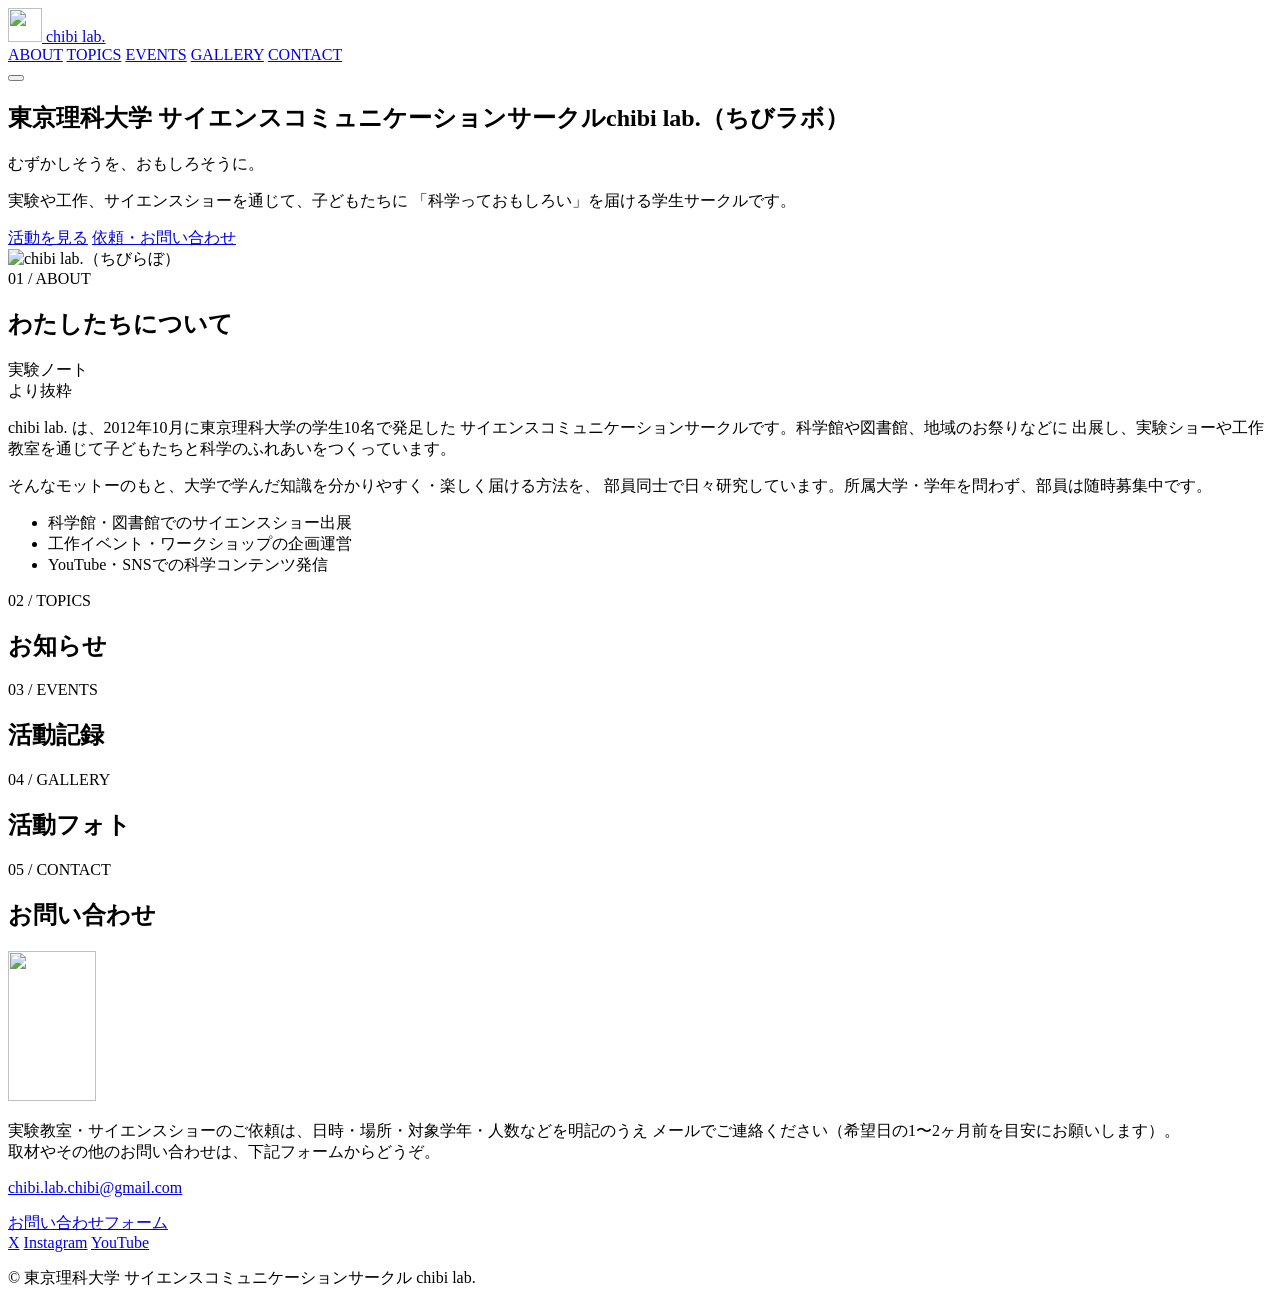
==== index.html @ 72ece395 "Remove leftover developer placeholder notes from TOPICS/EVENTS/GALLERY sections These were internal " ====
<!DOCTYPE html>
<html lang="ja">
<head>
<meta charset="UTF-8">
<meta name="viewport" content="width=device-width, initial-scale=1.0">
<meta name="color-scheme" content="light only">
<meta name="theme-color" content="#FFFBEA">
<link rel="icon" href="images/brand/favicon.png" type="image/png">
<meta name="darkreader-lock" content="">
<title>chibi lab. | 東京理科大学 サイエンスコミュニケーションサークル</title>
<meta name="description" content="東京理科大学 サイエンスコミュニケーションサークル chibi lab. 公式サイト。科学の楽しさを実験やイベントを通じて届けています。">
<meta name="robots" content="noindex, nofollow">

<!-- 
  ============================================
  このファイルについて（後任の方へ）
  ============================================
  ・見た目(色・フォント・レイアウト)は style.css にまとまっています。
  ・ヒーローの文言、ABOUT本文、お知らせ(TOPICS)、イベント情報、ギャラリーの
    写真キャプション、お問い合わせ文言など「よく更新する文章」は
    script.js の一番上に SITE / TOPICS / EVENTS / GALLERY としてまとめてあります。
    HTMLをいじらなくても script.js の中身を書き換えるだけで反映されます。
  ・GALLERYとCONTACTの間には、SECTIONS を使って自由に新しいセクション
    （工作紹介・リンク集など）を追加できます（#custom-sections に自動挿入）。
  ・ABOUT/TOPICS/EVENTS/GALLERYの表示順そのものも、script.js の
    SECTION_ORDER を書き換えるだけで自由に入れ替えられます。
  ・くわしい更新手順は README.md を見てください。
  ============================================
-->

<link rel="preconnect" href="https://fonts.googleapis.com">
<link rel="preconnect" href="https://fonts.gstatic.com" crossorigin>
<link href="https://fonts.googleapis.com/css2?family=Zen+Maru+Gothic:wght@500;700;900&family=Noto+Sans+JP:wght@400;500;700&family=Space+Mono:wght@400;700&display=swap" rel="stylesheet">
<link rel="stylesheet" href="style.css">
</head>
<body>

<!-- ノート方眼の背景レイヤー -->
<div class="grid-bg" aria-hidden="true"></div>

<!-- ヘッダー -->
<header class="site-header">
  <a href="#top" class="logo">
    <img class="logo-badge" src="images/brand/logo.png" alt="" width="34" height="34">
    <span>chibi lab.</span>
  </a>
  <nav class="site-nav">
    <a href="#about">ABOUT</a>
    <a href="#topics">TOPICS</a>
    <a href="#events">EVENTS</a>
    <a href="#gallery">GALLERY</a>
    <a href="#contact">CONTACT</a>
  </nav>
  <button class="nav-toggle" aria-label="メニューを開く" aria-expanded="false">
    <span></span><span></span><span></span>
  </button>
</header>

<main id="top">

  <!-- ヒーロー -->
  <section class="hero">
    <div class="hero-text">
      <h1><span class="hero-org" id="hero-org">東京理科大学 サイエンスコミュニケーションサークル</span>chibi lab.<span class="hero-kana" id="hero-kana">（ちびラボ）</span></h1>
      <p class="hero-tagline" id="hero-tagline">むずかしそうを、おもしろそうに。</p>
      <p class="hero-lead" id="hero-lead">
        実験や工作、サイエンスショーを通じて、子どもたちに
        「科学っておもしろい」を届ける学生サークルです。
      </p>
      <div class="hero-actions">
        <a href="#events" class="btn btn-primary">活動を見る</a>
        <a href="#contact" class="btn btn-ghost">依頼・お問い合わせ</a>
      </div>
    </div>

    <div class="hero-visual">
      <img class="hero-logo" src="images/brand/logo.png" alt="chibi lab.（ちびらぼ）" width="330" height="379">
    </div>
  </section>

  <!-- ABOUT -->
  <section id="about" class="section">
    <div class="section-head">
      <span class="tag tag-teal" id="about-tag">01 / ABOUT</span>
      <h2>わたしたちについて</h2>
    </div>

    <div class="notebook-card about-card">
      <div class="sticky-note">実験ノート<br>より抜粋</div>
      <p id="about-body-1">
        chibi lab. は、2012年10月に東京理科大学の学生10名で発足した
        サイエンスコミュニケーションサークルです。科学館や図書館、地域のお祭りなどに
        出展し、実験ショーや工作教室を通じて子どもたちと科学のふれあいをつくっています。
      </p>
      <p id="about-body-2">
        そんなモットーのもと、大学で学んだ知識を分かりやすく・楽しく届ける方法を、
        部員同士で日々研究しています。所属大学・学年を問わず、部員は随時募集中です。
      </p>
      <ul class="about-points">
        <li><span class="dot dot-teal"></span><span id="about-point-1">科学館・図書館でのサイエンスショー出展</span></li>
        <li><span class="dot dot-amber"></span><span id="about-point-2">工作イベント・ワークショップの企画運営</span></li>
        <li><span class="dot dot-magenta"></span><span id="about-point-3">YouTube・SNSでの科学コンテンツ発信</span></li>
      </ul>
    </div>
  </section>

  <!-- TOPICS -->
  <section id="topics" class="section section-alt">
    <div class="section-head">
      <span class="tag tag-magenta" id="topics-tag">02 / TOPICS</span>
      <h2>お知らせ</h2>
    </div>

    <div id="topics-list" class="events-list">
      <!-- JSで自動生成されます -->
    </div>
  </section>

  <!-- EVENTS -->
  <section id="events" class="section">
    <div class="section-head">
      <span class="tag tag-amber" id="events-tag">03 / EVENTS</span>
      <h2>活動記録</h2>
    </div>

    <div id="events-list" class="events-list">
      <!-- JSで自動生成されます -->
    </div>
  </section>

  <!-- GALLERY -->
  <section id="gallery" class="section">
    <div class="section-head">
      <span class="tag tag-magenta" id="gallery-tag">04 / GALLERY</span>
      <h2>活動フォト</h2>
    </div>

    <div id="gallery-grid" class="gallery-grid">
      <!-- JSで自動生成されます -->
    </div>
  </section>

  <!-- 追加セクション（script.js の SECTIONS で自由に増やせます） -->
  <div id="custom-sections"></div>

  <!-- CONTACT -->
  <section id="contact" class="section section-alt">
    <div class="section-head">
      <span class="tag tag-teal" id="contact-tag">05 / CONTACT</span>
      <h2>お問い合わせ</h2>
    </div>

    <div class="notebook-card contact-card">
      <img class="contact-mascot" src="images/brand/mascot-odoroki.png" alt="" width="88" height="150">
      <p id="contact-body">
        実験教室・サイエンスショーのご依頼は、日時・場所・対象学年・人数などを明記のうえ
        メールでご連絡ください（希望日の1〜2ヶ月前を目安にお願いします）。<br>
        取材やその他のお問い合わせは、下記フォームからどうぞ。
      </p>
      <p><a href="mailto:chibi.lab.chibi@gmail.com" id="contact-email">chibi.lab.chibi@gmail.com</a></p>
      <a href="https://docs.google.com/forms/d/e/1FAIpQLSfsTu5M_ln2tvkn-N3_2mbyWaHF6K3KrXiTiSE6LW2xmBJP7Q/viewform" class="btn btn-primary contact-btn" id="contact-form-link" target="_blank" rel="noopener">お問い合わせフォーム</a>

      <div class="sns-row">
        <a href="https://twitter.com/chibi_lab" id="sns-x" aria-label="X（Twitter）" target="_blank" rel="noopener">X</a>
        <a href="https://www.instagram.com/chibi_lab/" id="sns-instagram" aria-label="Instagram" target="_blank" rel="noopener">Instagram</a>
        <a href="https://www.youtube.com/channel/UCPiOUgdJ0pQmk5F_H9Do_Ig" id="sns-youtube" aria-label="YouTube" target="_blank" rel="noopener">YouTube</a>
      </div>
    </div>
  </section>

</main>

<footer class="site-footer">
  <p>&copy; <span id="year"></span> 東京理科大学 サイエンスコミュニケーションサークル chibi lab.</p>
</footer>

<script src="script.js"></script>
</body>
</html>
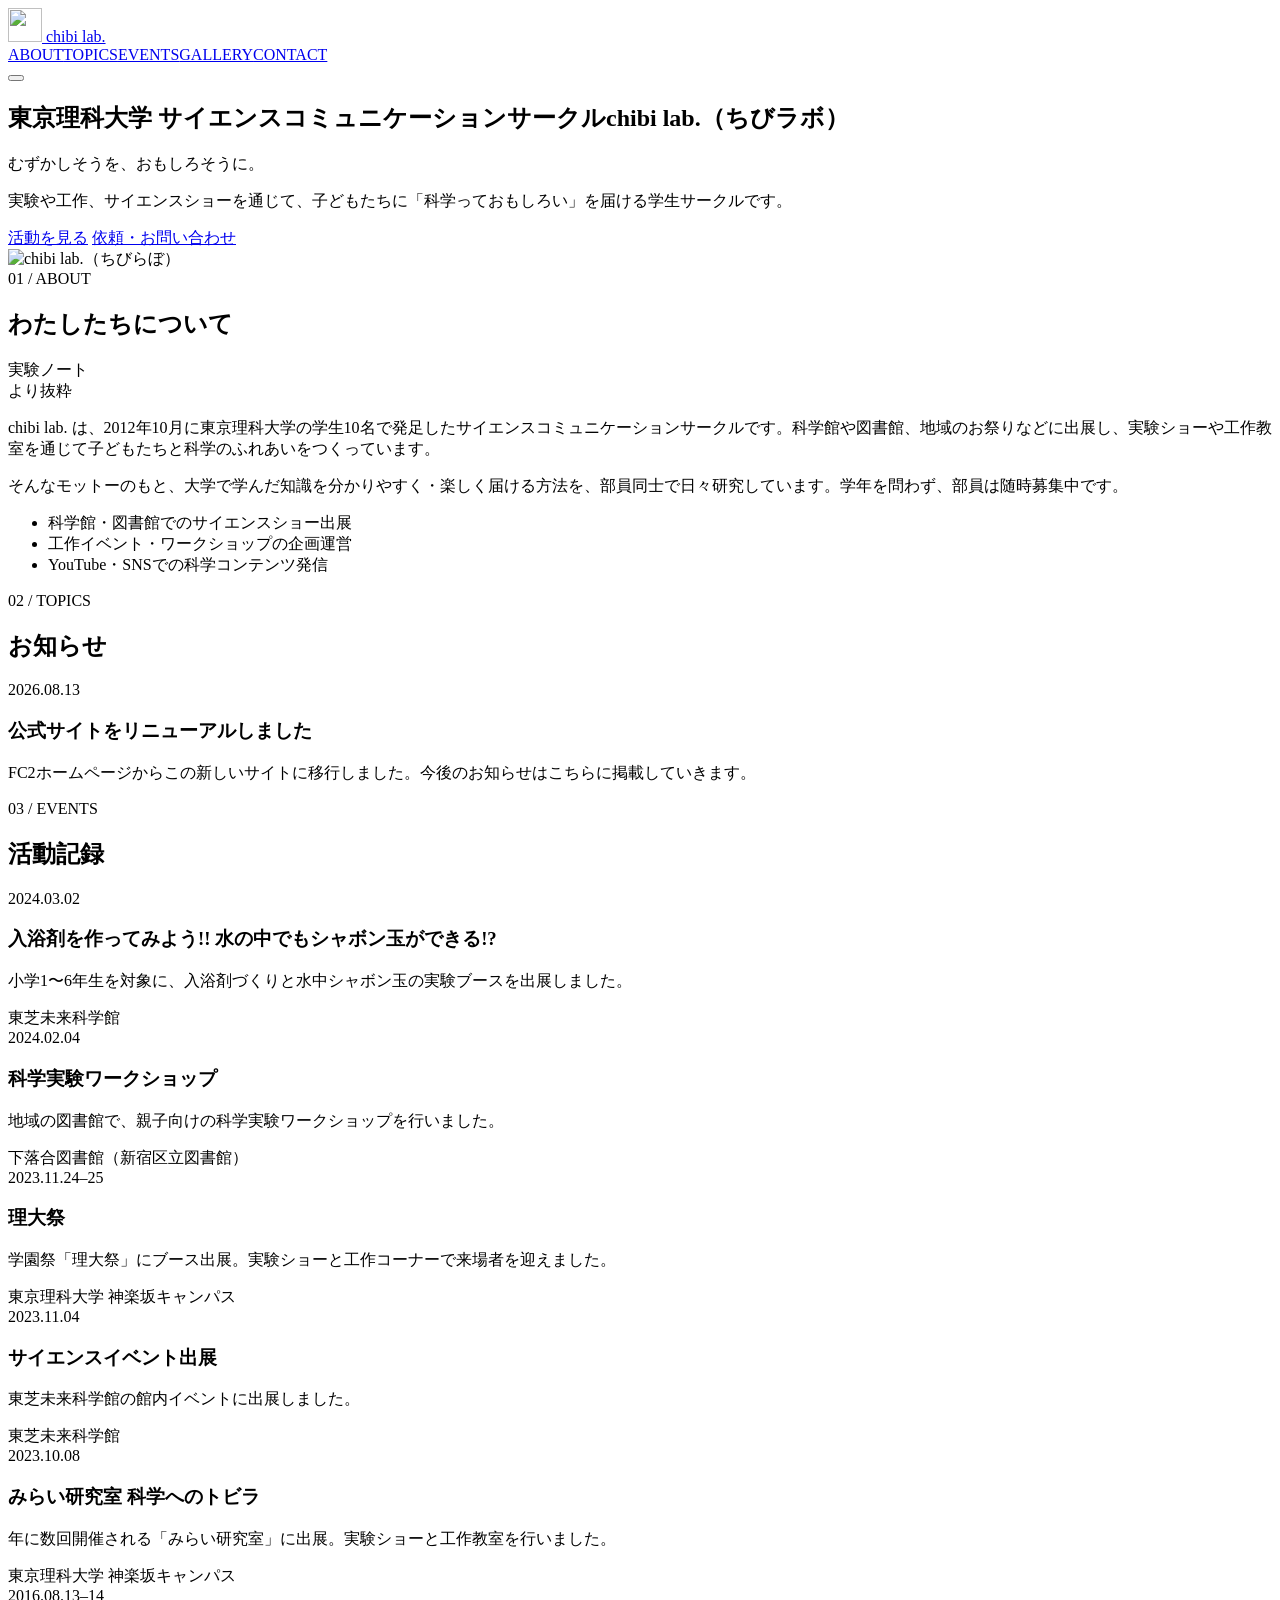
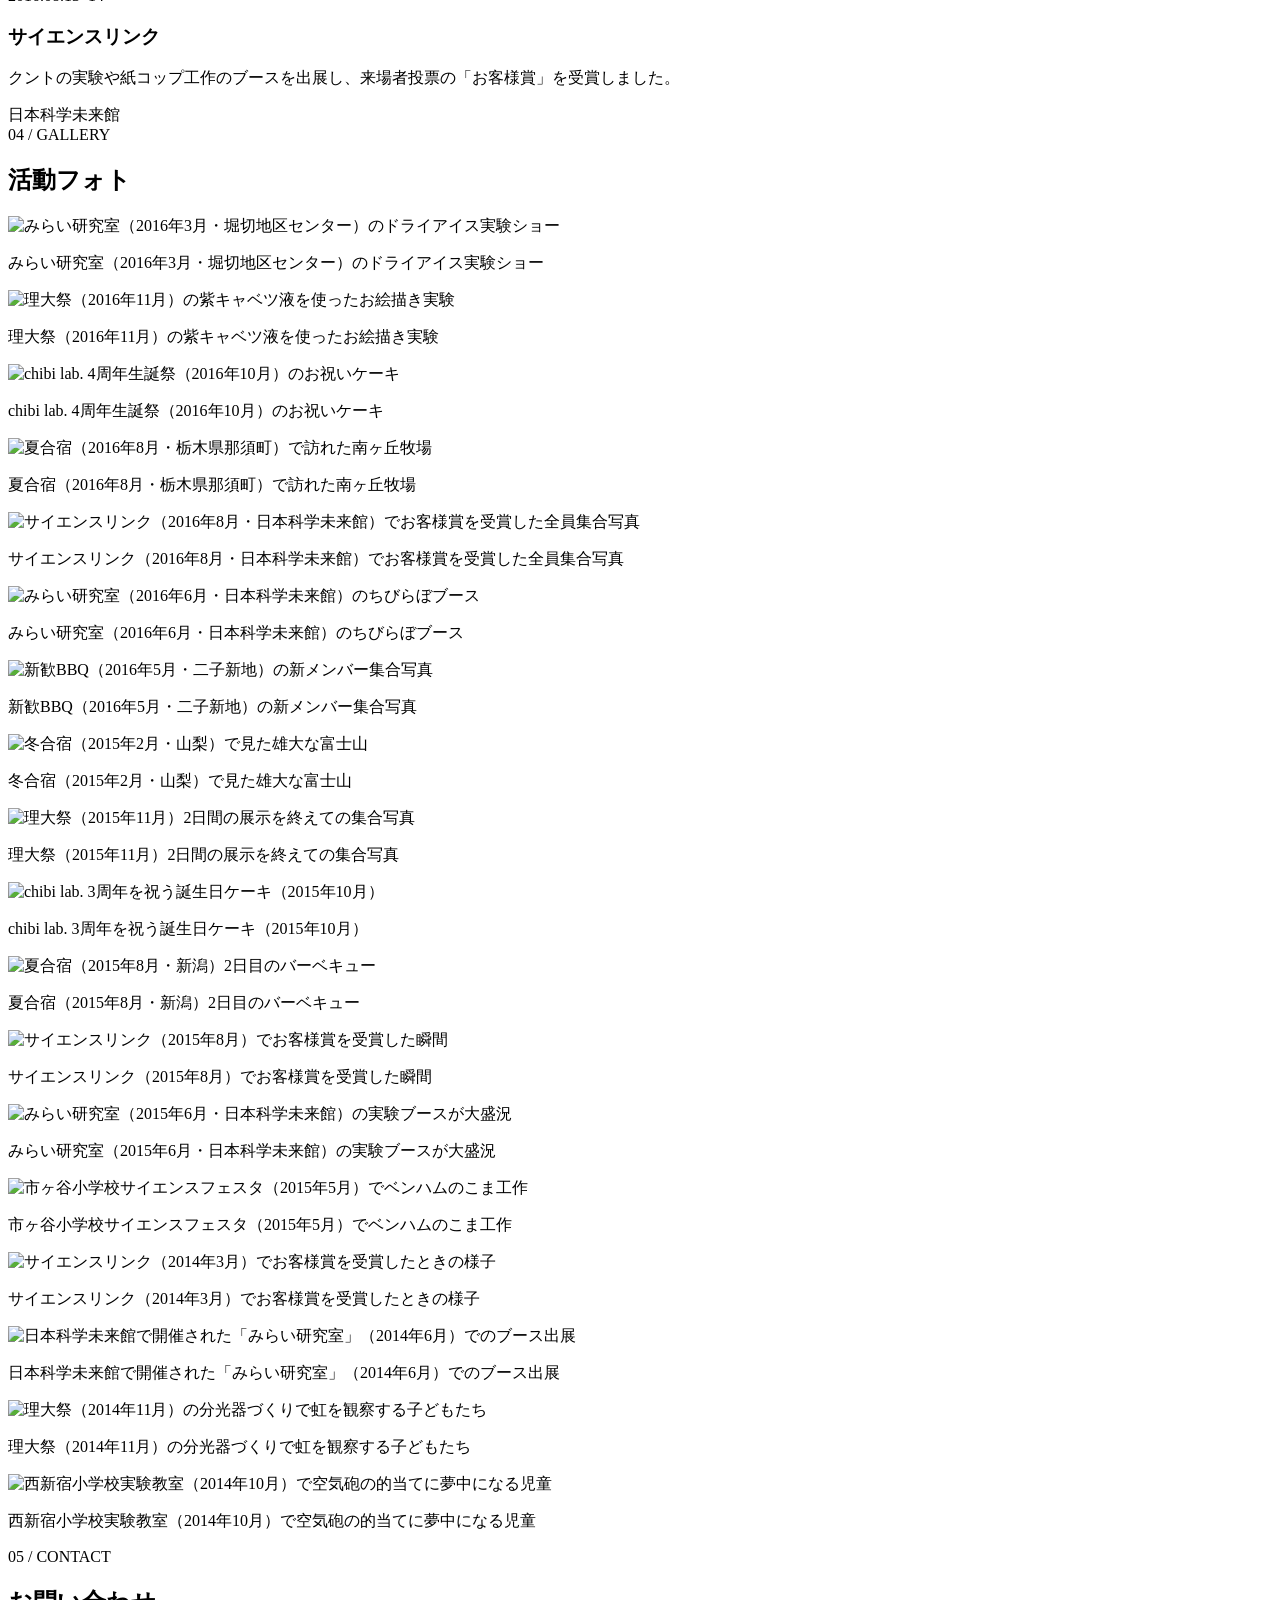
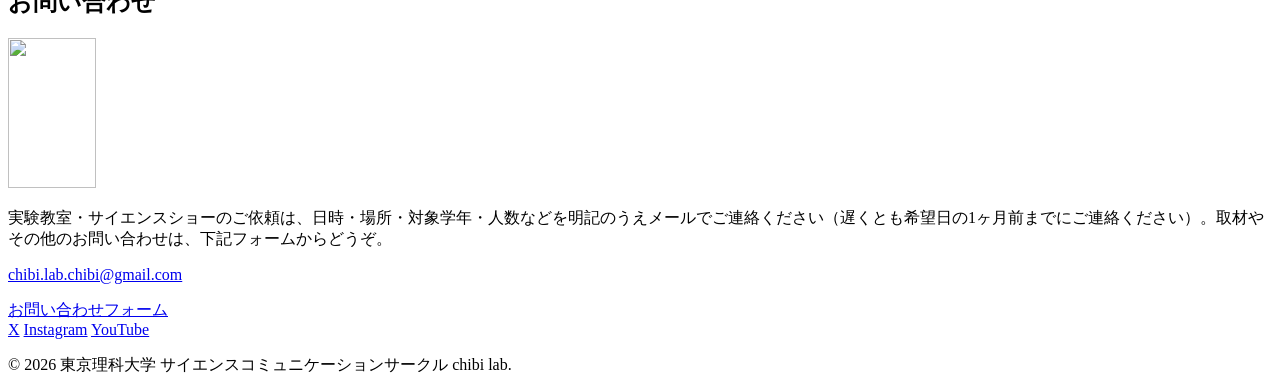
==== commit 2e6f8dcf: "Go public: allow search engines to index index.html, keep admin.html blocked Removed the noindex met" ====
--- a/index.html
+++ b/index.html
@@ -9,7 +9,6 @@
 <meta name="darkreader-lock" content="">
 <title>chibi lab. | 東京理科大学 サイエンスコミュニケーションサークル</title>
 <meta name="description" content="東京理科大学 サイエンスコミュニケーションサークル chibi lab. 公式サイト。科学の楽しさを実験やイベントを通じて届けています。">
-<meta name="robots" content="noindex, nofollow">
 
 <!-- 
   ============================================
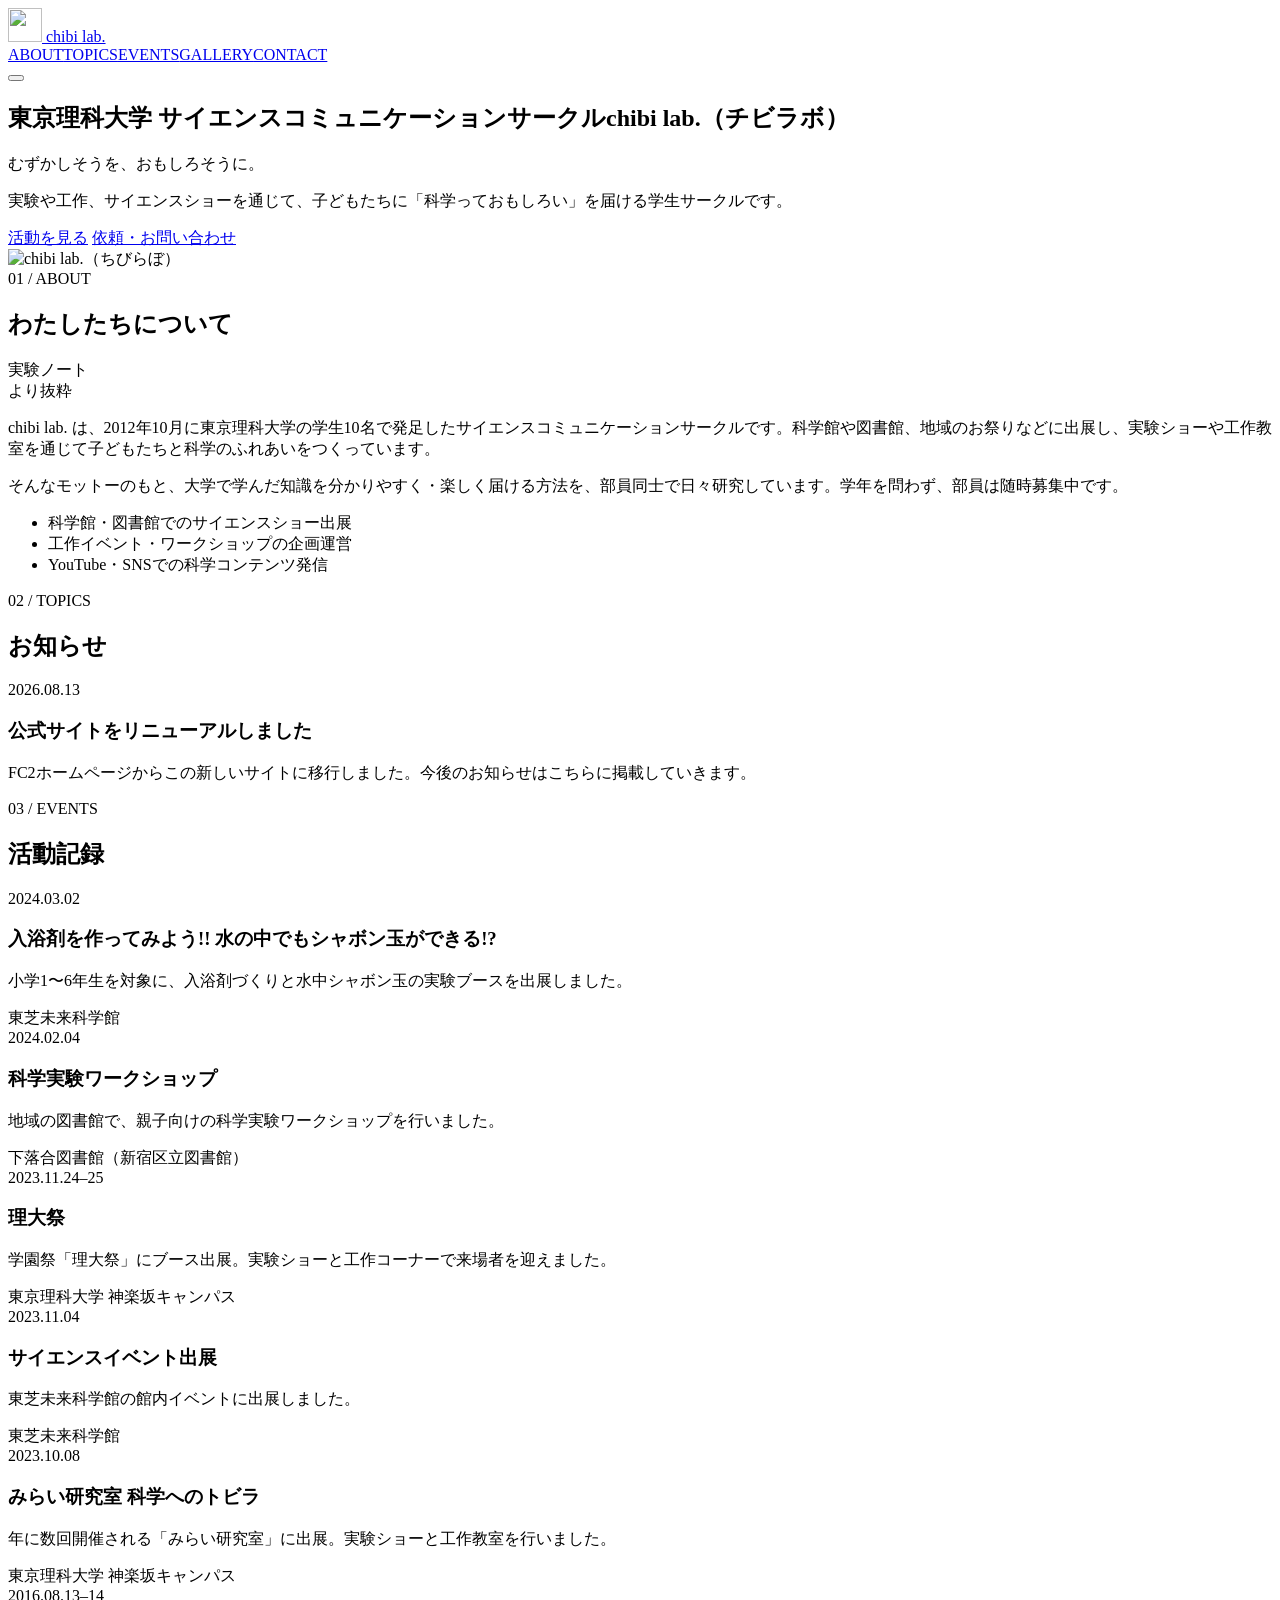
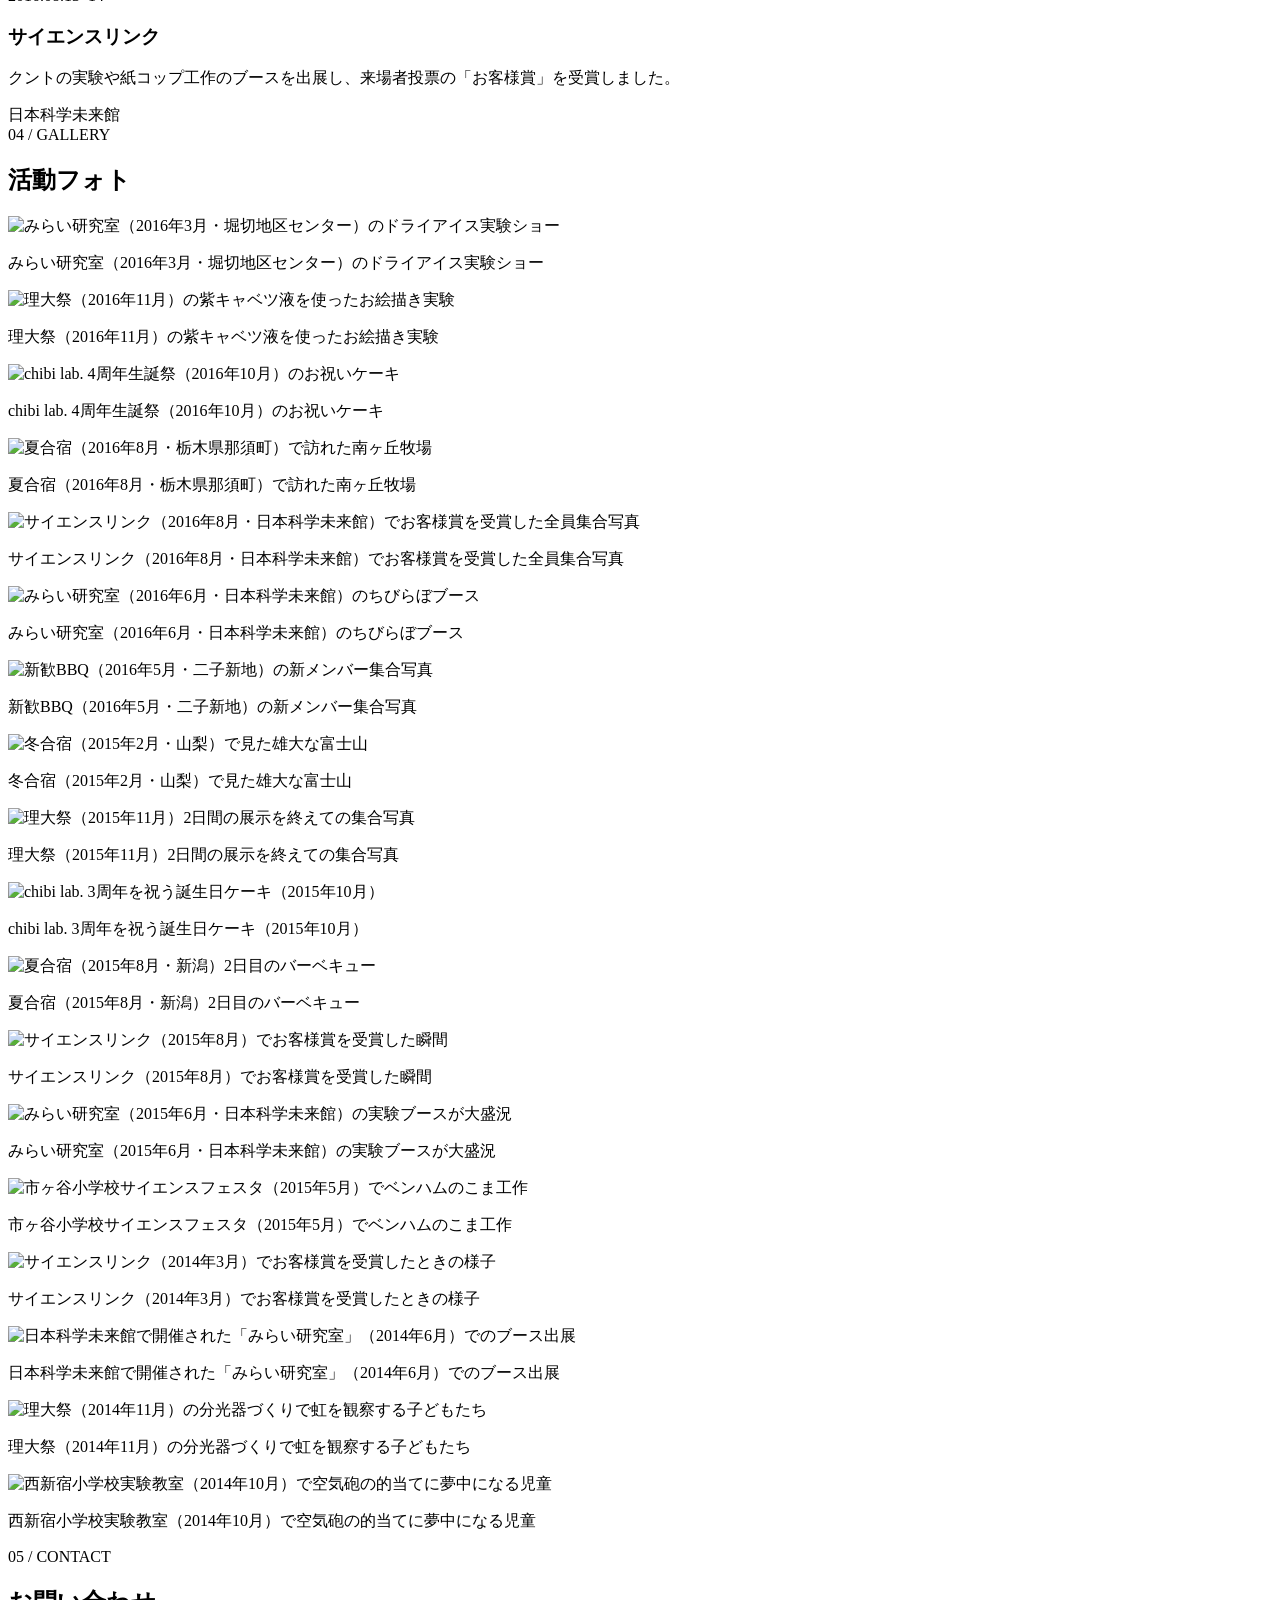
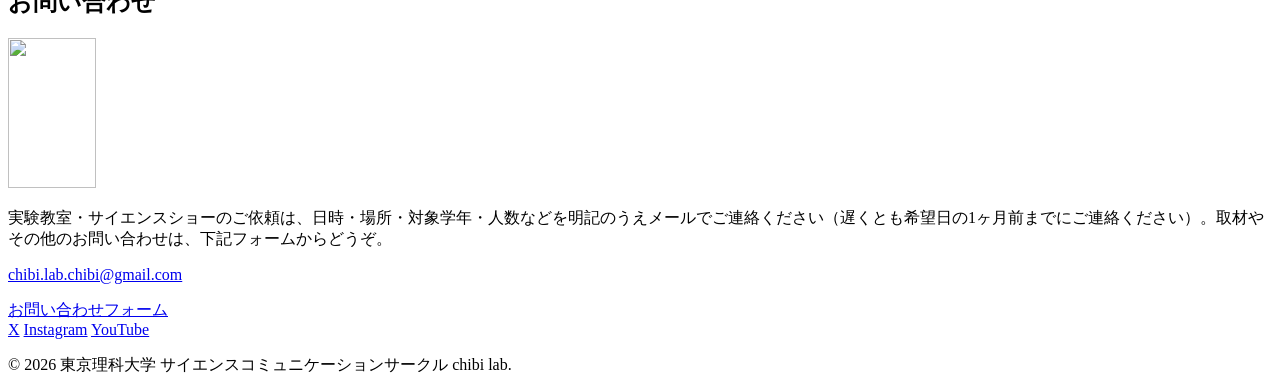
==== commit ef233bc9: "Add katakana 'チビラボ' to title, meta description, and hero heading for SEO The page previously only us" ====
--- a/index.html
+++ b/index.html
@@ -7,8 +7,8 @@
 <meta name="theme-color" content="#FFFBEA">
 <link rel="icon" href="images/brand/favicon.png" type="image/png">
 <meta name="darkreader-lock" content="">
-<title>chibi lab. | 東京理科大学 サイエンスコミュニケーションサークル</title>
-<meta name="description" content="東京理科大学 サイエンスコミュニケーションサークル chibi lab. 公式サイト。科学の楽しさを実験やイベントを通じて届けています。">
+<title>chibi lab.（チビラボ） | 東京理科大学 サイエンスコミュニケーションサークル</title>
+<meta name="description" content="東京理科大学 サイエンスコミュニケーションサークル chibi lab.（チビラボ）公式サイト。科学の楽しさを実験やイベントを通じて届けています。">
 
 <!-- 
   ============================================
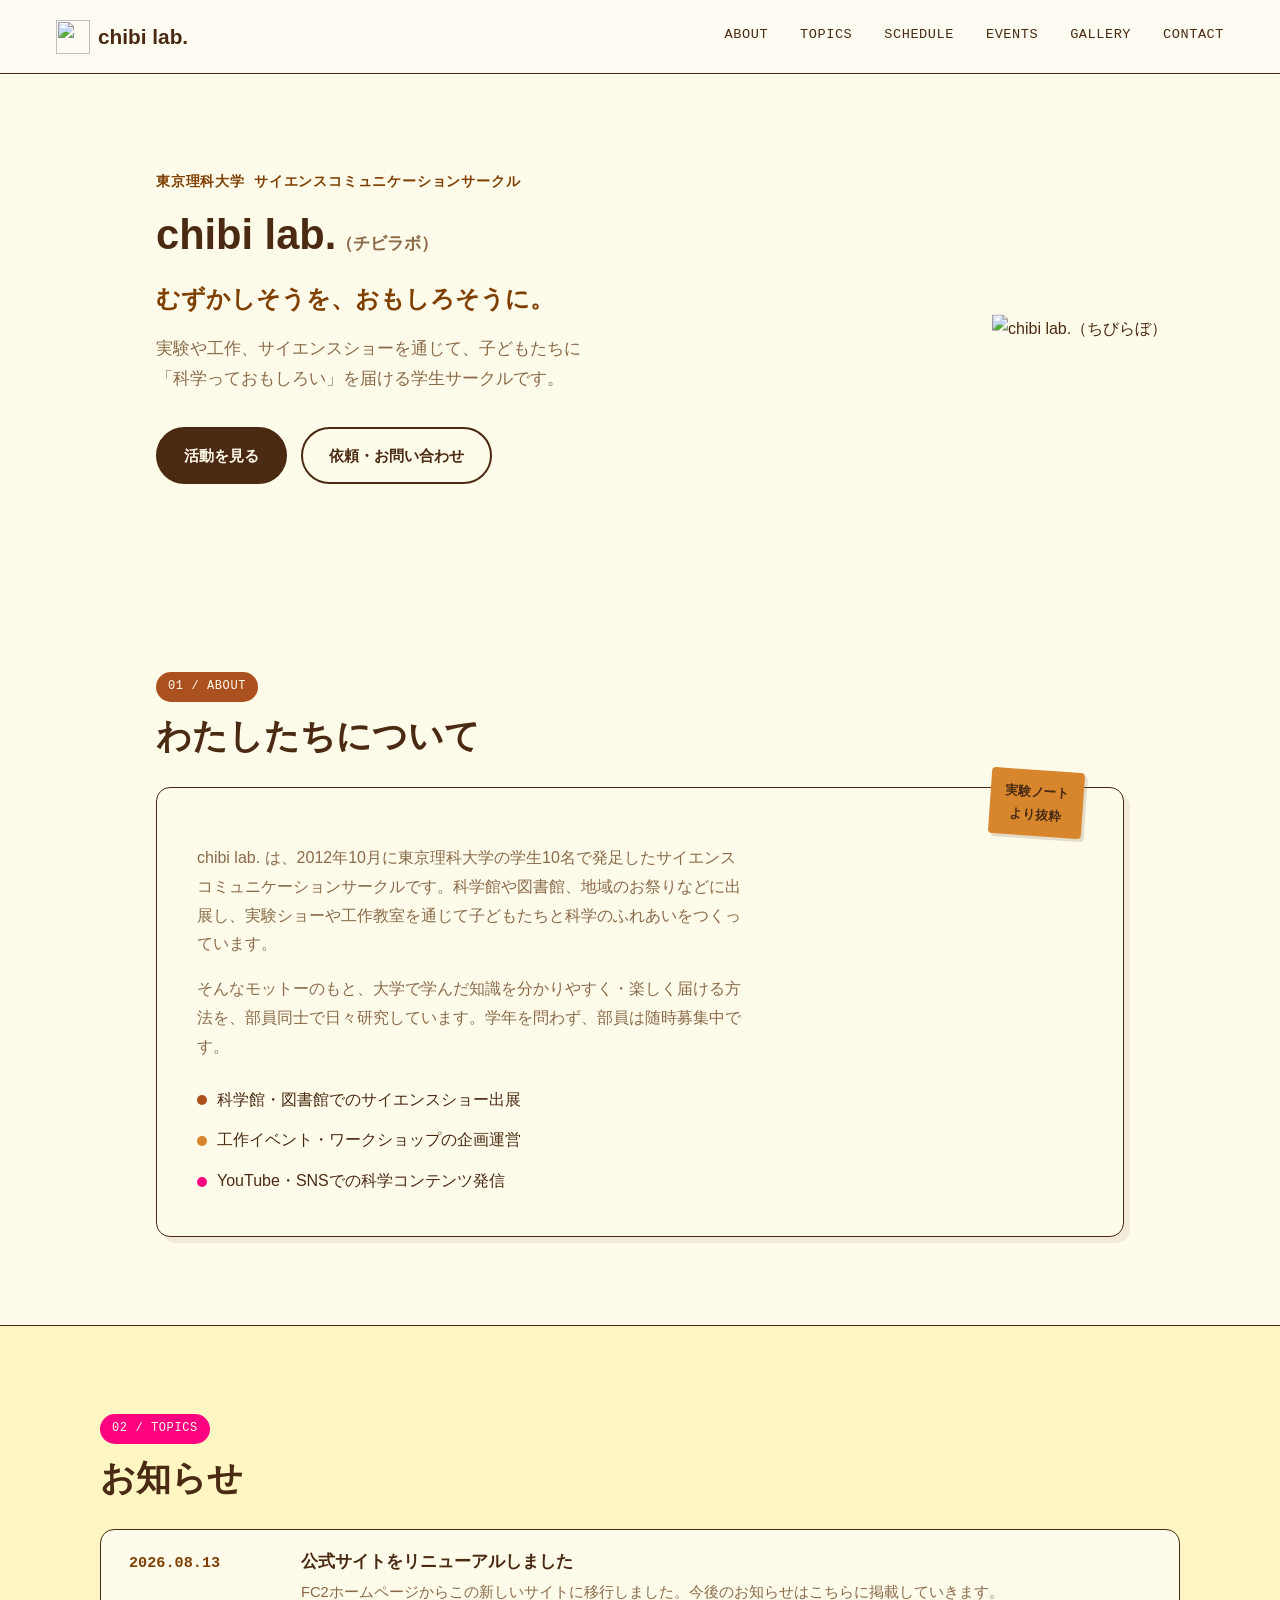
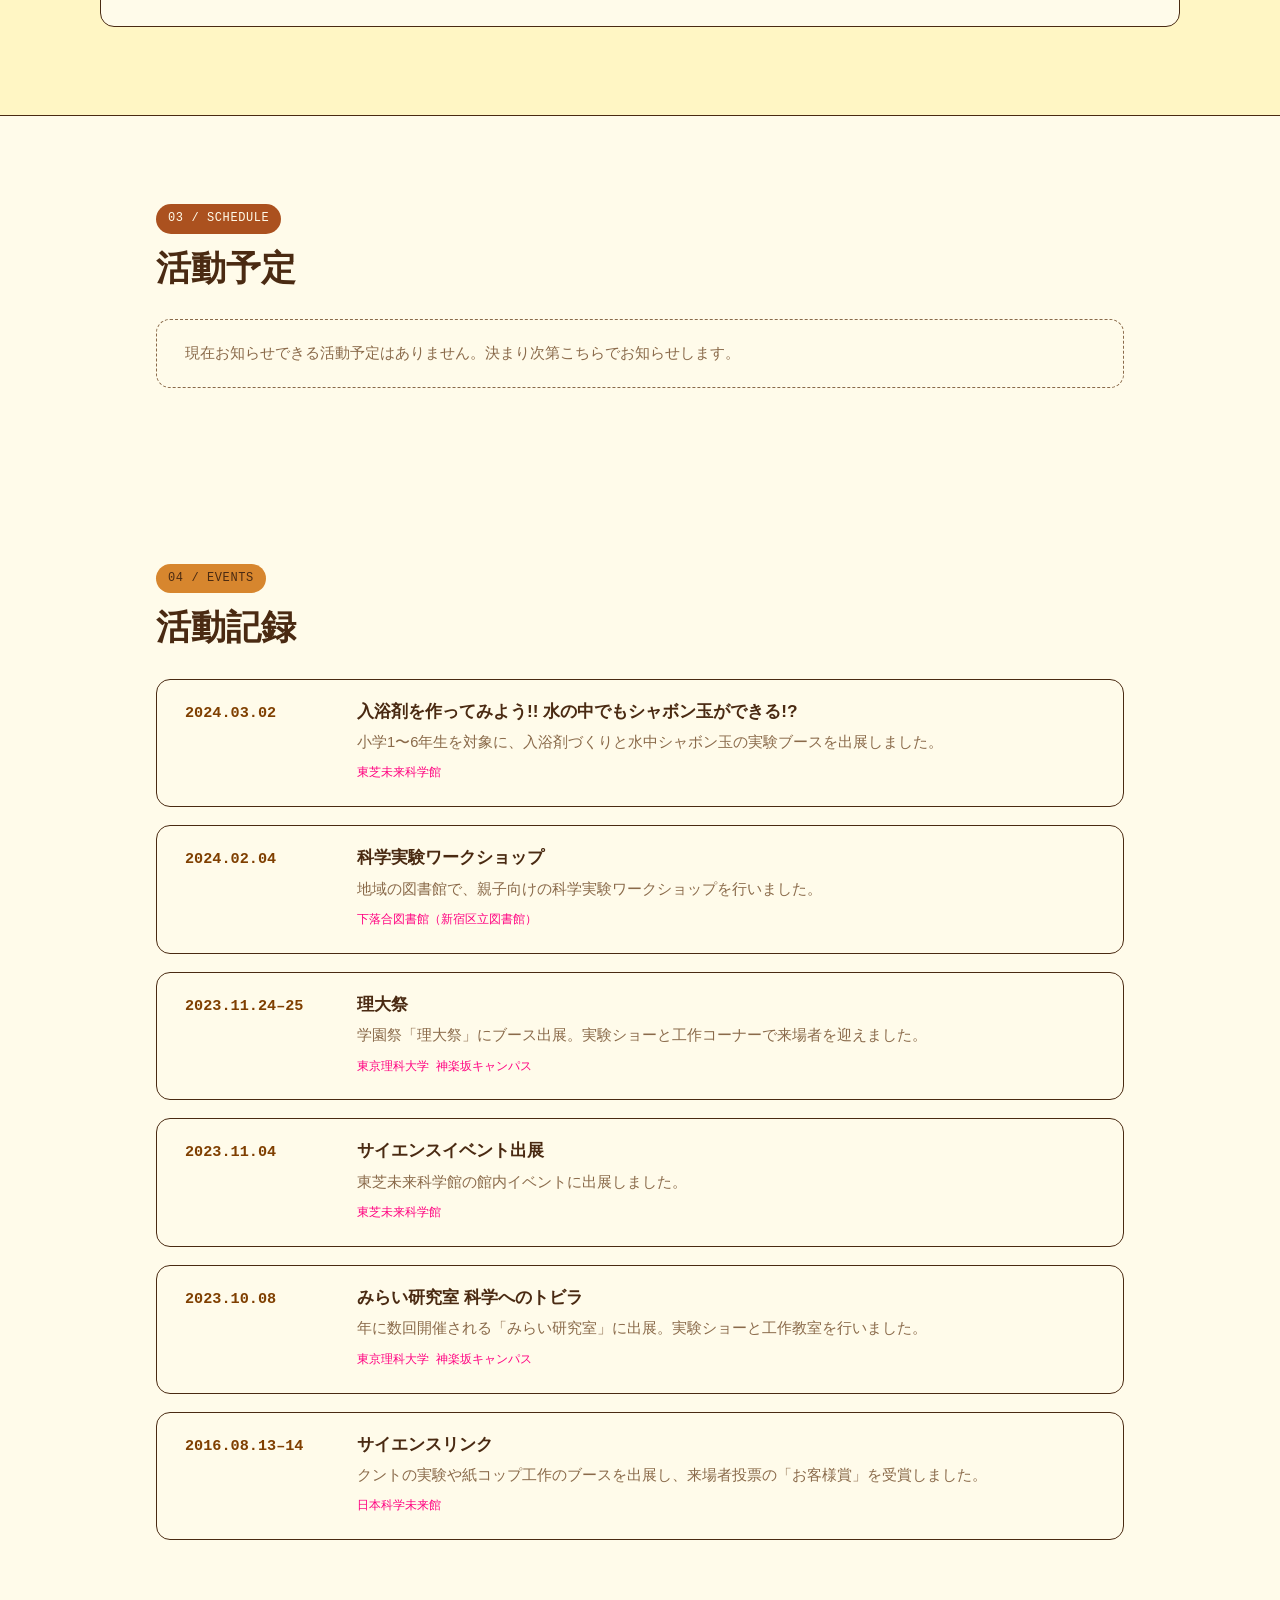
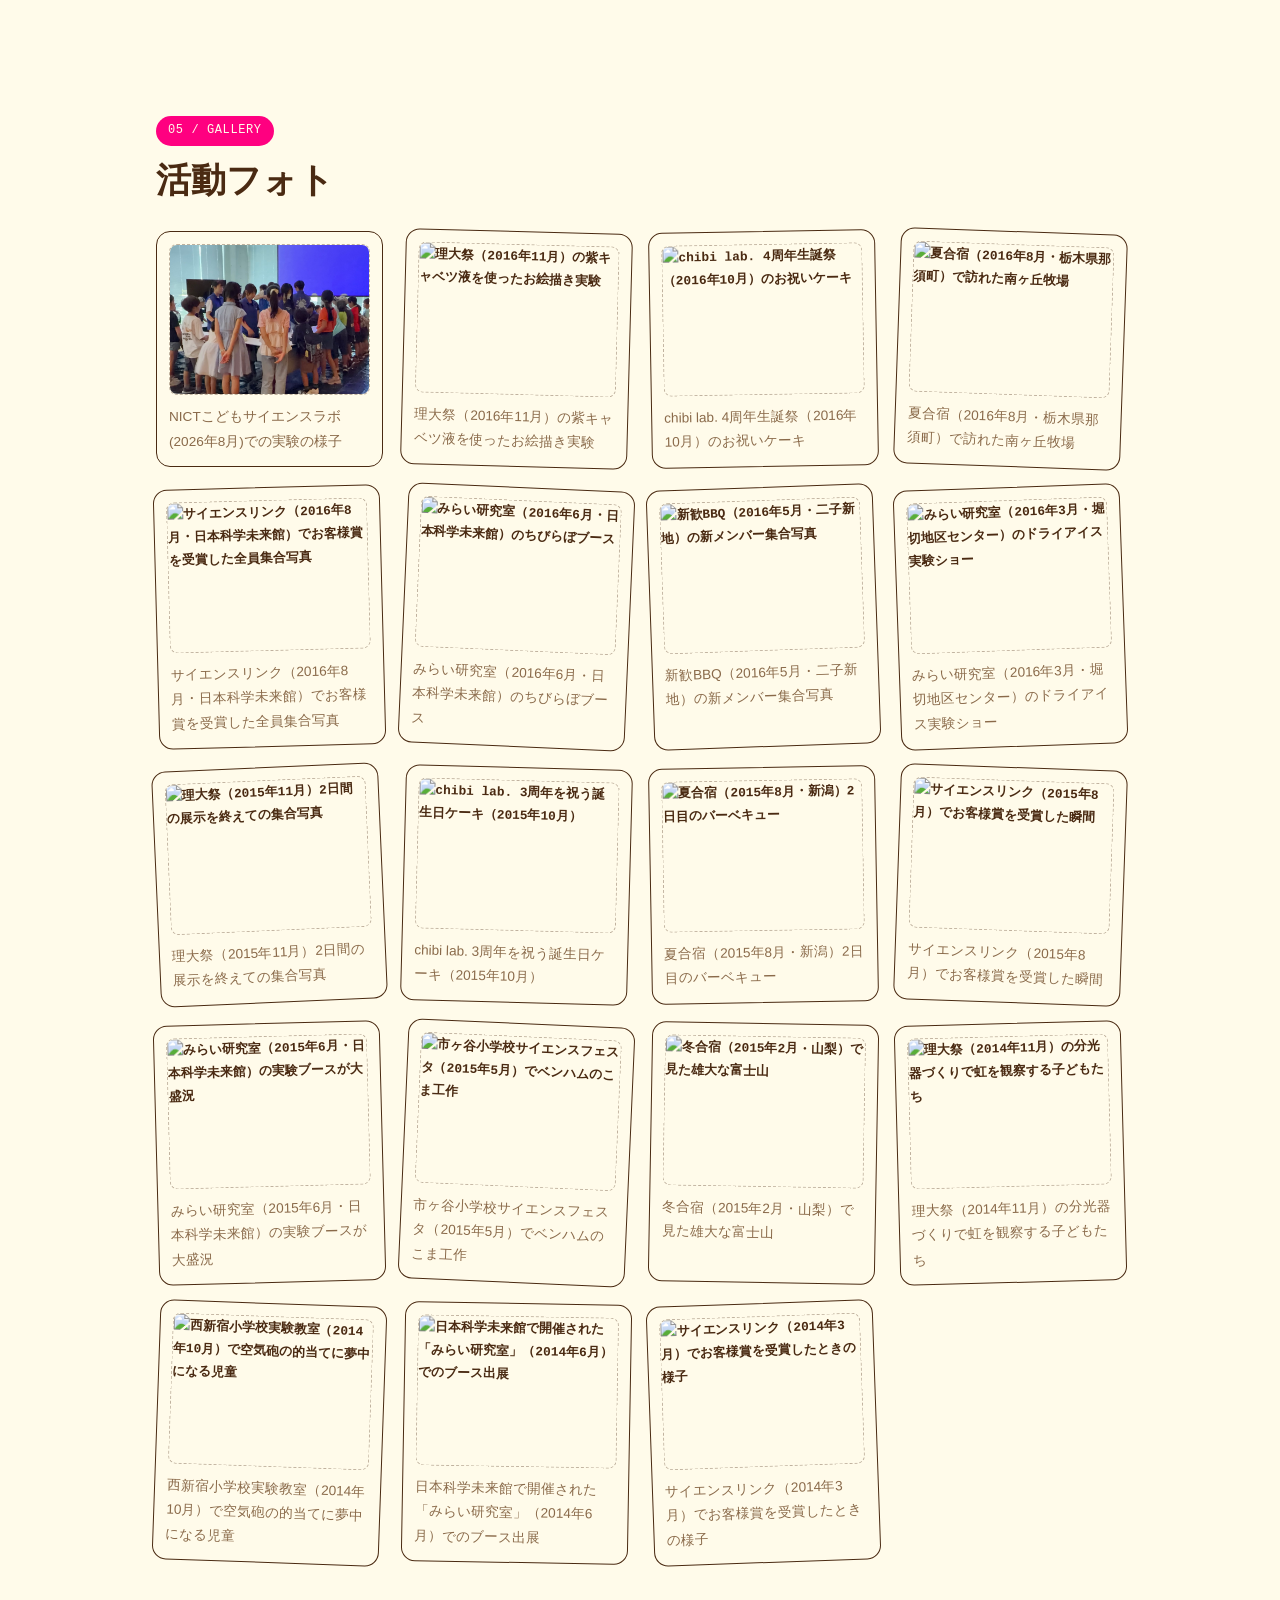
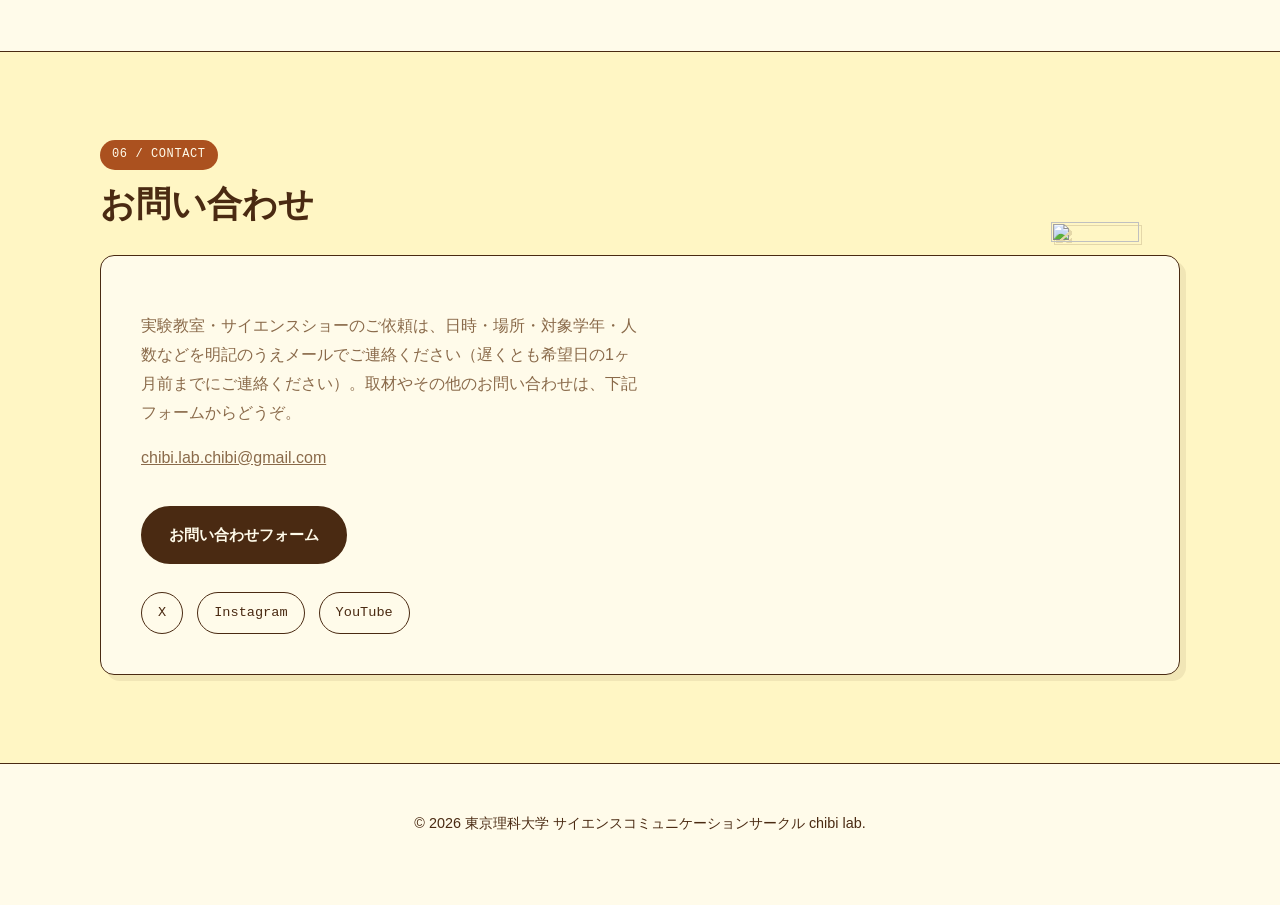
==== commit 87bee793: "活動予定セクションの追加・日付順の自動並び替え・管理ページの操作性改善 - SCHEDULE（活動予定）セクションを追加。日付を過ぎた予定は自動で非表示 - お知らせ・活動記録・ギャラリーは日付の新し" ====
--- a/index.html
+++ b/index.html
@@ -30,7 +30,7 @@
 <link rel="preconnect" href="https://fonts.googleapis.com">
 <link rel="preconnect" href="https://fonts.gstatic.com" crossorigin>
 <link href="https://fonts.googleapis.com/css2?family=Zen+Maru+Gothic:wght@500;700;900&family=Noto+Sans+JP:wght@400;500;700&family=Space+Mono:wght@400;700&display=swap" rel="stylesheet">
-<link rel="stylesheet" href="style.css">
+<link rel="stylesheet" href="style.css?v=20261019">
 </head>
 <body>
 
@@ -46,6 +46,7 @@
   <nav class="site-nav">
     <a href="#about">ABOUT</a>
     <a href="#topics">TOPICS</a>
+    <a href="#schedule">SCHEDULE</a>
     <a href="#events">EVENTS</a>
     <a href="#gallery">GALLERY</a>
     <a href="#contact">CONTACT</a>
@@ -115,6 +116,18 @@
     </div>
   </section>
 
+  <!-- SCHEDULE（活動予定） -->
+  <section id="schedule" class="section">
+    <div class="section-head">
+      <span class="tag tag-teal" id="schedule-tag">03 / SCHEDULE</span>
+      <h2>活動予定</h2>
+    </div>
+
+    <div id="schedule-list" class="events-list">
+      <!-- JSで自動生成されます -->
+    </div>
+  </section>
+
   <!-- EVENTS -->
   <section id="events" class="section">
     <div class="section-head">
@@ -173,6 +186,6 @@
   <p>&copy; <span id="year"></span> 東京理科大学 サイエンスコミュニケーションサークル chibi lab.</p>
 </footer>
 
-<script src="script.js"></script>
+<script src="script.js?v=20261019"></script>
 </body>
 </html>
--- a/style.css
+++ b/style.css
@@ -0,0 +1,561 @@
+/* ============================================================
+   chibi lab. デモサイト スタイル
+   ------------------------------------------------------------
+   トークン（色・フォント）はすべて :root にまとめてあります。
+   色を変えたい時はここだけ触れば全体に反映されます。
+   ============================================================ */
+
+:root {
+  /* カラー：ロゴ＆ラボくま君から抽出したブランドカラー */
+  --paper:      #FFFBEA;
+  --paper-alt:  #FFF6C4;
+  --ink:        #4A2A12;
+  --ink-soft:   #8A6A4A;
+  --grid-line:  #F0E2B0;
+
+  --teal:       #AB511F;
+  --teal-dark:  #7F3F00;
+  --amber:      #D7862E;
+  --magenta:    #FF0080;
+
+  --font-display: "Zen Maru Gothic", sans-serif;
+  --font-body:    "Noto Sans JP", sans-serif;
+  --font-mono:    "Space Mono", monospace;
+
+  --radius: 14px;
+  --max-width: 1080px;
+}
+
+* { box-sizing: border-box; }
+
+html {
+  scroll-behavior: smooth;
+  background-color: #FFFBEA !important;
+  color-scheme: light only;
+}
+
+body {
+  background-color: #FFFBEA !important;
+  color: #4A2A12 !important;
+}
+
+@media (prefers-reduced-motion: reduce) {
+  html { scroll-behavior: auto; }
+  * { animation-duration: 0.001ms !important; transition-duration: 0.001ms !important; }
+}
+
+body {
+  margin: 0;
+  font-family: var(--font-body);
+  color: var(--ink);
+  background: var(--paper);
+  line-height: 1.8;
+  -webkit-font-smoothing: antialiased;
+}
+
+h1, h2, h3 {
+  font-family: var(--font-display);
+  margin: 0;
+  line-height: 1.35;
+}
+
+a { color: inherit; }
+
+/* 方眼ノート背景 */
+.grid-bg {
+  position: fixed;
+  inset: 0;
+  z-index: -1;
+  background-image:
+    linear-gradient(var(--grid-line) 1px, transparent 1px),
+    linear-gradient(90deg, var(--grid-line) 1px, transparent 1px);
+  background-size: 28px 28px;
+  opacity: 0.55;
+}
+
+/* ============ ヘッダー ============ */
+.site-header {
+  position: sticky;
+  top: 0;
+  z-index: 50;
+  display: flex;
+  align-items: center;
+  justify-content: space-between;
+  padding: 18px clamp(20px, 5vw, 56px);
+  background: rgba(253, 251, 243, 0.88);
+  backdrop-filter: blur(6px);
+  border-bottom: 1.5px solid var(--ink);
+}
+
+.logo {
+  display: flex;
+  align-items: center;
+  gap: 8px;
+  text-decoration: none;
+  color: var(--ink);
+  font-family: var(--font-display);
+  font-weight: 900;
+  font-size: 1.3rem;
+}
+
+.logo-badge { width: 34px; height: 34px; object-fit: contain; }
+
+.site-nav {
+  display: flex;
+  gap: clamp(16px, 3vw, 32px);
+  font-family: var(--font-mono);
+  font-size: 0.85rem;
+  letter-spacing: 0.04em;
+}
+
+.site-nav a {
+  text-decoration: none;
+  position: relative;
+  padding-bottom: 3px;
+}
+
+.site-nav a::after {
+  content: "";
+  position: absolute;
+  left: 0; right: 0; bottom: -2px;
+  height: 2px;
+  background: var(--magenta);
+  transform: scaleX(0);
+  transform-origin: left;
+  transition: transform 0.25s ease;
+}
+
+.site-nav a:hover::after,
+.site-nav a:focus-visible::after { transform: scaleX(1); }
+
+.nav-toggle {
+  display: none;
+  flex-direction: column;
+  gap: 5px;
+  background: none;
+  border: none;
+  cursor: pointer;
+  padding: 6px;
+}
+.nav-toggle span {
+  width: 24px; height: 2.5px;
+  background: var(--ink);
+  border-radius: 2px;
+}
+
+/* ============ ヒーロー ============ */
+.hero {
+  position: relative;
+  max-width: var(--max-width);
+  margin: 0 auto;
+  padding: clamp(48px, 8vw, 100px) clamp(20px, 5vw, 56px);
+  overflow: hidden;
+}
+
+.hero-text {
+  position: relative;
+  z-index: 1;
+  max-width: 620px;
+}
+
+.hero h1 {
+  font-size: clamp(1.8rem, 4vw, 2.6rem);
+  font-weight: 900;
+  color: var(--ink);
+}
+
+.hero-org {
+  display: block;
+  font-family: var(--font-mono);
+  font-weight: 700;
+  color: var(--teal-dark);
+  font-size: 0.85rem;
+  letter-spacing: 0.06em;
+  margin: 0 0 14px;
+}
+
+.hero-kana {
+  font-size: 0.42em;
+  font-weight: 700;
+  color: var(--ink-soft);
+}
+
+.hero-tagline {
+  margin: 14px 0 0;
+  font-family: var(--font-display);
+  font-weight: 700;
+  font-size: clamp(1.15rem, 2.4vw, 1.5rem);
+  color: var(--teal-dark);
+}
+
+.hero-lead {
+  margin: 14px 0 32px;
+  color: var(--ink-soft);
+  font-size: 1.05rem;
+  max-width: 46ch;
+}
+
+.hero-actions { display: flex; gap: 14px; flex-wrap: wrap; }
+
+.btn {
+  display: inline-block;
+  padding: 13px 26px;
+  border-radius: 999px;
+  text-decoration: none;
+  font-weight: 700;
+  font-size: 0.95rem;
+  border: 2px solid var(--ink);
+  transition: transform 0.15s ease, box-shadow 0.15s ease;
+}
+.btn:hover, .btn:focus-visible { transform: translateY(-2px); }
+.btn:focus-visible { outline: 3px solid var(--teal); outline-offset: 2px; }
+
+.btn-primary {
+  background: var(--ink);
+  color: var(--paper);
+}
+.btn-primary:hover { box-shadow: 4px 4px 0 var(--magenta); }
+
+.btn-ghost {
+  background: transparent;
+  color: var(--ink);
+}
+.btn-ghost:hover { box-shadow: 4px 4px 0 var(--teal); }
+
+.hero-visual {
+  position: absolute;
+  top: 50%;
+  right: clamp(0px, 1vw, 24px);
+  transform: translateY(-50%);
+  z-index: 0;
+  pointer-events: none;
+}
+
+.hero-logo {
+  width: min(380px, 40vw);
+  height: auto;
+  animation: float 4s ease-in-out infinite;
+}
+
+@media (max-width: 900px) {
+  .hero-visual { position: static; transform: none; margin-top: 32px; text-align: center; }
+  .hero-logo { width: min(320px, 70vw); }
+  .hero-text { max-width: none; }
+}
+
+@keyframes float {
+  0%, 100% { transform: translateY(0); }
+  50%      { transform: translateY(-10px); }
+}
+
+/* ============ セクション共通 ============ */
+.section {
+  max-width: var(--max-width);
+  margin: 0 auto;
+  padding: clamp(48px, 7vw, 88px) clamp(20px, 5vw, 56px);
+}
+
+.section-alt {
+  max-width: none;
+  background: var(--paper-alt);
+  border-top: 1.5px solid var(--ink);
+  border-bottom: 1.5px solid var(--ink);
+}
+.section-alt > * { max-width: var(--max-width); margin-left: auto; margin-right: auto; }
+.section-alt .section-head,
+.section-alt .section-note,
+.section-alt .events-list { max-width: var(--max-width); margin-left: auto; margin-right: auto; }
+
+.section-head {
+  display: flex;
+  flex-direction: column;
+  gap: 10px;
+  margin-bottom: 28px;
+}
+
+.tag {
+  display: inline-block;
+  align-self: flex-start;
+  font-family: var(--font-mono);
+  font-size: 0.75rem;
+  letter-spacing: 0.05em;
+  padding: 4px 12px;
+  border-radius: 999px;
+  color: var(--paper);
+}
+.tag-teal { background: var(--teal); }
+.tag-amber { background: var(--amber); color: var(--ink); }
+.tag-magenta { background: var(--magenta); }
+
+.section-head h2 {
+  font-size: clamp(1.6rem, 3.5vw, 2.2rem);
+}
+
+.section-note {
+  font-family: var(--font-mono);
+  font-size: 0.78rem;
+  color: var(--ink-soft);
+  margin: -12px 0 28px;
+}
+
+/* ============ ノート風カード ============ */
+.notebook-card {
+  position: relative;
+  background: var(--paper);
+  border: 1.5px solid var(--ink);
+  border-radius: var(--radius);
+  padding: clamp(24px, 4vw, 40px);
+  box-shadow: 6px 6px 0 rgba(74,42,18,0.08);
+}
+
+.sticky-note {
+  position: absolute;
+  top: -18px;
+  right: clamp(16px, 4vw, 40px);
+  background: var(--amber);
+  color: var(--ink);
+  font-family: var(--font-display);
+  font-weight: 700;
+  font-size: 0.8rem;
+  text-align: center;
+  padding: 10px 14px;
+  border-radius: 4px;
+  transform: rotate(4deg);
+  box-shadow: 3px 3px 0 rgba(74,42,18,0.15);
+}
+
+.about-card p { color: var(--ink-soft); max-width: 62ch; }
+
+.about-points {
+  list-style: none;
+  padding: 0;
+  margin: 24px 0 0;
+  display: grid;
+  gap: 12px;
+}
+.about-points li {
+  display: flex;
+  align-items: center;
+  gap: 10px;
+  font-weight: 500;
+}
+.dot { width: 10px; height: 10px; border-radius: 50%; flex-shrink: 0; }
+.dot-teal { background: var(--teal); }
+.dot-amber { background: var(--amber); }
+.dot-magenta { background: var(--magenta); }
+
+/* ============ イベント一覧 ============ */
+.events-list {
+  display: grid;
+  gap: 18px;
+}
+
+.event-entry {
+  display: grid;
+  grid-template-columns: 140px 1fr;
+  gap: clamp(14px, 3vw, 32px);
+  padding: 20px clamp(16px, 3vw, 28px);
+  background: var(--paper);
+  border: 1.5px solid var(--ink);
+  border-radius: var(--radius);
+  align-items: start;
+}
+
+.event-date {
+  font-family: var(--font-mono);
+  font-weight: 700;
+  color: var(--teal-dark);
+  font-size: 0.95rem;
+}
+
+.event-body h3 {
+  font-size: 1.08rem;
+  margin-bottom: 6px;
+}
+
+.event-body p {
+  margin: 0;
+  color: var(--ink-soft);
+  font-size: 0.92rem;
+}
+
+.event-location {
+  display: inline-block;
+  margin-top: 8px;
+  font-family: var(--font-mono);
+  font-size: 0.75rem;
+  color: var(--magenta);
+}
+
+/* ============ 活動予定 ============ */
+.schedule-entry { border-left: 6px solid var(--teal); }
+
+.schedule-time {
+  display: block;
+  margin-top: 4px;
+  font-size: 0.8rem;
+  color: var(--ink-soft);
+}
+
+.schedule-entry .schedule-link { display: block; }
+
+.schedule-empty {
+  margin: 0;
+  padding: 20px clamp(16px, 3vw, 28px);
+  background: var(--paper);
+  border: 1.5px dashed var(--ink-soft);
+  border-radius: var(--radius);
+  color: var(--ink-soft);
+  font-size: 0.92rem;
+}
+
+.topic-image {
+  display: block;
+  margin-top: 12px;
+  max-width: 260px;
+  width: 100%;
+  border-radius: 8px;
+  border: 1.5px solid var(--ink);
+}
+
+/* ============ ギャラリー ============ */
+.gallery-grid {
+  display: grid;
+  grid-template-columns: repeat(auto-fill, minmax(220px, 1fr));
+  gap: 20px;
+}
+
+.photo-card {
+  background: var(--paper);
+  border: 1.5px solid var(--ink);
+  border-radius: var(--radius);
+  padding: 12px;
+  transform: rotate(var(--tilt, 0deg));
+  transition: transform 0.2s ease;
+}
+.photo-card:hover { transform: rotate(0deg) translateY(-4px); }
+
+.photo-placeholder {
+  aspect-ratio: 4 / 3;
+  border-radius: 8px;
+  display: flex;
+  align-items: center;
+  justify-content: center;
+  font-family: var(--font-mono);
+  font-weight: 700;
+  font-size: 0.8rem;
+  color: var(--ink);
+  border: 1.5px dashed rgba(74,42,18,0.35);
+  margin-bottom: 10px;
+}
+
+.photo-caption {
+  margin: 0;
+  font-size: 0.85rem;
+  color: var(--ink-soft);
+}
+
+/* ============ 追加セクションの項目カード ============ */
+.items-grid {
+  display: grid;
+  grid-template-columns: repeat(auto-fill, minmax(240px, 1fr));
+  gap: 20px;
+}
+
+.item-card {
+  background: var(--paper);
+  border: 1.5px solid var(--ink);
+  border-radius: var(--radius);
+  padding: 18px;
+  box-shadow: 4px 4px 0 rgba(74,42,18,0.08);
+}
+
+.item-card img {
+  display: block;
+  width: 100%;
+  aspect-ratio: 4 / 3;
+  object-fit: cover;
+  border-radius: 8px;
+  margin-bottom: 12px;
+}
+
+.item-card h3 { font-size: 1.05rem; margin-bottom: 6px; }
+.item-card p { margin: 0; color: var(--ink-soft); font-size: 0.92rem; }
+
+.item-link {
+  display: inline-block;
+  margin-top: 10px;
+  font-family: var(--font-mono);
+  font-size: 0.78rem;
+  color: var(--magenta);
+  text-decoration: none;
+}
+.item-link:hover { text-decoration: underline; }
+
+/* ============ コンタクト ============ */
+.contact-card p { color: var(--ink-soft); max-width: 56ch; }
+.contact-btn { margin-top: 18px; }
+
+.contact-mascot {
+  position: absolute;
+  top: -34px;
+  right: clamp(16px, 4vw, 40px);
+  width: 88px;
+  height: auto;
+  filter: drop-shadow(3px 3px 0 rgba(74,42,18,0.15));
+}
+@media (max-width: 560px) {
+  .contact-mascot { display: none; }
+}
+
+.sns-row {
+  display: flex;
+  gap: 14px;
+  margin-top: 28px;
+}
+.sns-row a {
+  text-decoration: none;
+  font-family: var(--font-mono);
+  font-size: 0.85rem;
+  border: 1.5px solid var(--ink);
+  padding: 8px 16px;
+  border-radius: 999px;
+  transition: background 0.15s ease, color 0.15s ease;
+}
+.sns-row a:hover {
+  background: var(--ink);
+  color: var(--paper);
+}
+
+/* ============ フッター ============ */
+.site-footer {
+  text-align: center;
+  padding: 32px 20px 48px;
+  font-size: 0.9rem;
+  color: var(--ink);
+}
+.footer-sub {
+  font-family: var(--font-mono);
+  font-size: 0.78rem;
+  color: var(--ink-soft);
+  margin-top: 8px;
+}
+
+/* ============ レスポンシブ ============ */
+@media (max-width: 780px) {
+  .site-nav {
+    display: none;
+    position: absolute;
+    top: 100%;
+    left: 0; right: 0;
+    flex-direction: column;
+    gap: 0;
+    background: var(--paper);
+    border-bottom: 1.5px solid var(--ink);
+    padding: 6px 24px 18px;
+  }
+  .site-nav.nav-open { display: flex; }
+  .site-nav a { padding: 12px 0; border-bottom: 1px solid var(--grid-line); }
+  .nav-toggle { display: flex; }
+  .event-entry { grid-template-columns: 1fr; }
+}
